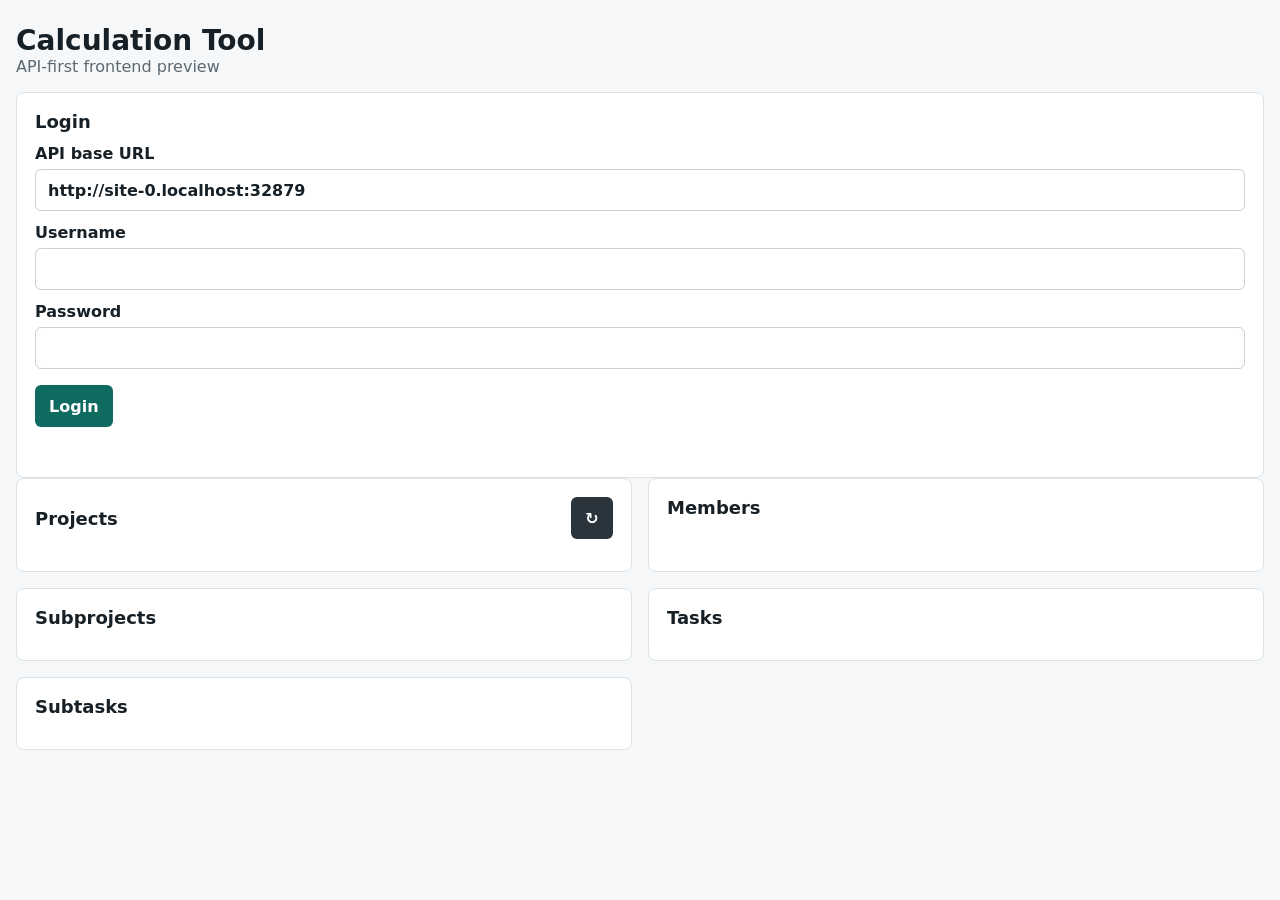
==== frontend/index.html @ 3f3481d6 "Migrate Thymeleaf flows to API and vanilla frontend" ====
<!doctype html>
<html lang="en">
<head>
    <meta charset="utf-8">
    <meta name="viewport" content="width=device-width, initial-scale=1">
    <title>Alpha Solution Calculation Tool</title>
    <link rel="stylesheet" href="css/app.css">
</head>
<body>
<main class="app-shell">
    <section class="topbar">
        <div>
            <h1>Calculation Tool</h1>
            <p>API-first frontend preview</p>
        </div>
        <button id="logoutButton" class="secondary" type="button" hidden>Logout</button>
    </section>

    <section id="loginPanel" class="panel">
        <h2>Login</h2>
        <label>
            API base URL
            <input id="apiBaseUrl" type="url" value="http://localhost:8080">
        </label>
        <label>
            Username
            <input id="username" type="text" autocomplete="username">
        </label>
        <label>
            Password
            <input id="password" type="password" autocomplete="current-password">
        </label>
        <button id="loginButton" type="button">Login</button>
        <p id="loginMessage" class="message" role="status"></p>
    </section>

    <section id="workspace" class="workspace" hidden>
        <aside class="panel list-panel">
            <div class="panel-header">
                <h2>Projects</h2>
                <div class="toolbar">
                    <button id="createProjectButton" class="icon-button" type="button" title="Create project" hidden>+</button>
                    <button id="refreshProjectsButton" class="icon-button secondary" type="button" title="Refresh projects">↻</button>
                </div>
            </div>
            <div id="projectsList" class="list"></div>
        </aside>

        <section class="panel members-panel">
            <div class="panel-header">
                <h2 id="selectedMembersTitle">Members</h2>
                <button id="addMemberButton" class="icon-button" type="button" title="Add member" hidden>+</button>
            </div>
            <div id="membersList" class="list"></div>
        </section>

        <section class="panel detail-panel">
            <div class="panel-header">
                <h2 id="selectedProjectTitle">Subprojects</h2>
                <button id="createSubProjectButton" class="icon-button" type="button" title="Create subproject" hidden>+</button>
            </div>
            <div id="subProjectsList" class="list"></div>
        </section>

        <section class="panel detail-panel">
            <div class="panel-header">
                <h2 id="selectedSubProjectTitle">Tasks</h2>
                <button id="createTaskButton" class="icon-button" type="button" title="Create task" hidden>+</button>
            </div>
            <div id="tasksList" class="list"></div>
        </section>

        <section class="panel detail-panel">
            <div class="panel-header">
                <h2 id="selectedTaskTitle">Subtasks</h2>
                <button id="createSubTaskButton" class="icon-button" type="button" title="Create subtask" hidden>+</button>
            </div>
            <div id="subTasksList" class="list"></div>
        </section>
    </section>

    <p id="workspaceMessage" class="message" role="status"></p>
</main>

<dialog id="crudDialog">
    <form id="crudForm" method="dialog" class="dialog-panel">
        <div class="panel-header">
            <h2 id="dialogTitle">Edit</h2>
            <button id="closeDialogButton" class="icon-button secondary" type="button" title="Close">×</button>
        </div>
        <div id="dialogFields" class="form-grid"></div>
        <p id="dialogMessage" class="message" role="status"></p>
        <div class="dialog-actions">
            <button id="cancelDialogButton" class="secondary" type="button">Cancel</button>
            <button id="saveDialogButton" type="submit">Save</button>
        </div>
    </form>
</dialog>

<script type="module" src="js/app.js"></script>
</body>
</html>
---- frontend/css/app.css ----
:root {
    color-scheme: light;
    font-family: Inter, system-ui, -apple-system, BlinkMacSystemFont, "Segoe UI", sans-serif;
    background: #f5f7f8;
    color: #172026;
}

* {
    box-sizing: border-box;
}

body {
    margin: 0;
}

.app-shell {
    width: min(1440px, calc(100% - 32px));
    margin: 0 auto;
    padding: 24px 0;
}

.topbar,
.workspace {
    display: grid;
    gap: 16px;
}

.topbar {
    grid-template-columns: 1fr auto;
    align-items: center;
    margin-bottom: 16px;
}

h1,
h2,
p {
    margin: 0;
}

h1 {
    font-size: 28px;
    font-weight: 700;
}

h2 {
    font-size: 18px;
    font-weight: 700;
}

.topbar p,
.message,
.meta {
    color: #5d6972;
}

.panel {
    background: #ffffff;
    border: 1px solid #dce3e8;
    border-radius: 8px;
    padding: 18px;
}

.workspace {
    grid-template-columns: minmax(220px, 280px) minmax(220px, 260px) repeat(3, minmax(220px, 1fr));
}

.panel-header {
    display: flex;
    align-items: center;
    justify-content: space-between;
    gap: 12px;
    margin-bottom: 14px;
}

.toolbar,
.item-actions,
.dialog-actions {
    display: flex;
    align-items: center;
    gap: 8px;
}

label {
    display: grid;
    gap: 6px;
    margin-top: 12px;
    font-weight: 600;
}

input,
select,
textarea {
    height: 42px;
    border: 1px solid #c8d2d9;
    border-radius: 6px;
    padding: 0 12px;
    font: inherit;
    background: #ffffff;
    color: #172026;
}

textarea {
    height: auto;
    min-height: 86px;
    padding: 10px 12px;
    resize: vertical;
}

button {
    height: 42px;
    border: 0;
    border-radius: 6px;
    padding: 0 14px;
    background: #0f6b5f;
    color: #ffffff;
    font: inherit;
    font-weight: 700;
    cursor: pointer;
}

button:disabled,
input:disabled,
select:disabled,
textarea:disabled {
    cursor: not-allowed;
    opacity: 0.62;
}

button.secondary {
    background: #29343c;
}

.icon-button {
    width: 42px;
    padding: 0;
}

.small-button {
    height: 32px;
    padding: 0 10px;
    font-size: 13px;
    background: #edf3f2;
    color: #172026;
    border: 1px solid #c8d2d9;
}

.small-button.danger {
    background: #fff0ed;
    color: #9f2a18;
    border-color: #f0b8ad;
}

#loginButton {
    margin-top: 16px;
}

.message {
    min-height: 22px;
    margin-top: 10px;
}

.list {
    display: grid;
    gap: 10px;
}

.item {
    width: 100%;
    text-align: left;
    border: 1px solid #dce3e8;
    border-radius: 8px;
    padding: 12px;
    background: #ffffff;
    color: #172026;
    display: grid;
    grid-template-columns: minmax(0, 1fr) auto;
    gap: 12px;
    align-items: start;
}

.item:has(.selectable:hover),
.item.active {
    border-color: #0f6b5f;
    background: #eef8f6;
}

.item.muted {
    display: block;
    color: #5d6972;
    background: #f8fafb;
}

.item.loading {
    position: relative;
    padding-left: 38px;
}

.item.loading::before {
    content: "";
    position: absolute;
    left: 14px;
    top: 50%;
    width: 12px;
    height: 12px;
    margin-top: -6px;
    border: 2px solid #c8d2d9;
    border-top-color: #0f6b5f;
    border-radius: 50%;
    animation: spin 0.8s linear infinite;
}

.item-content {
    min-width: 0;
}

.item-content.selectable {
    cursor: pointer;
}

.item-content.selectable:focus-visible {
    outline: 2px solid #0f6b5f;
    outline-offset: 3px;
    border-radius: 4px;
}

.item-title {
    font-weight: 700;
    overflow-wrap: anywhere;
}

.meta {
    margin-top: 4px;
    font-size: 14px;
    overflow-wrap: anywhere;
}

#crudDialog {
    width: min(560px, calc(100% - 32px));
    border: 0;
    border-radius: 8px;
    padding: 0;
    box-shadow: 0 24px 70px rgba(23, 32, 38, 0.26);
}

#crudDialog::backdrop {
    background: rgba(23, 32, 38, 0.42);
}

.dialog-panel {
    padding: 18px;
}

.form-grid {
    display: grid;
    grid-template-columns: repeat(2, minmax(0, 1fr));
    gap: 4px 12px;
}

.form-grid label:has(textarea) {
    grid-column: 1 / -1;
}

.dialog-actions {
    justify-content: flex-end;
    margin-top: 16px;
}

@keyframes spin {
    to {
        transform: rotate(360deg);
    }
}

@media (max-width: 1280px) {
    .workspace {
        grid-template-columns: repeat(2, minmax(260px, 1fr));
    }
}

@media (max-width: 780px) {
    .topbar,
    .workspace {
        grid-template-columns: 1fr;
    }

    .form-grid {
        grid-template-columns: 1fr;
    }

    .item {
        grid-template-columns: 1fr;
    }

    .item-actions {
        justify-content: flex-start;
    }
}
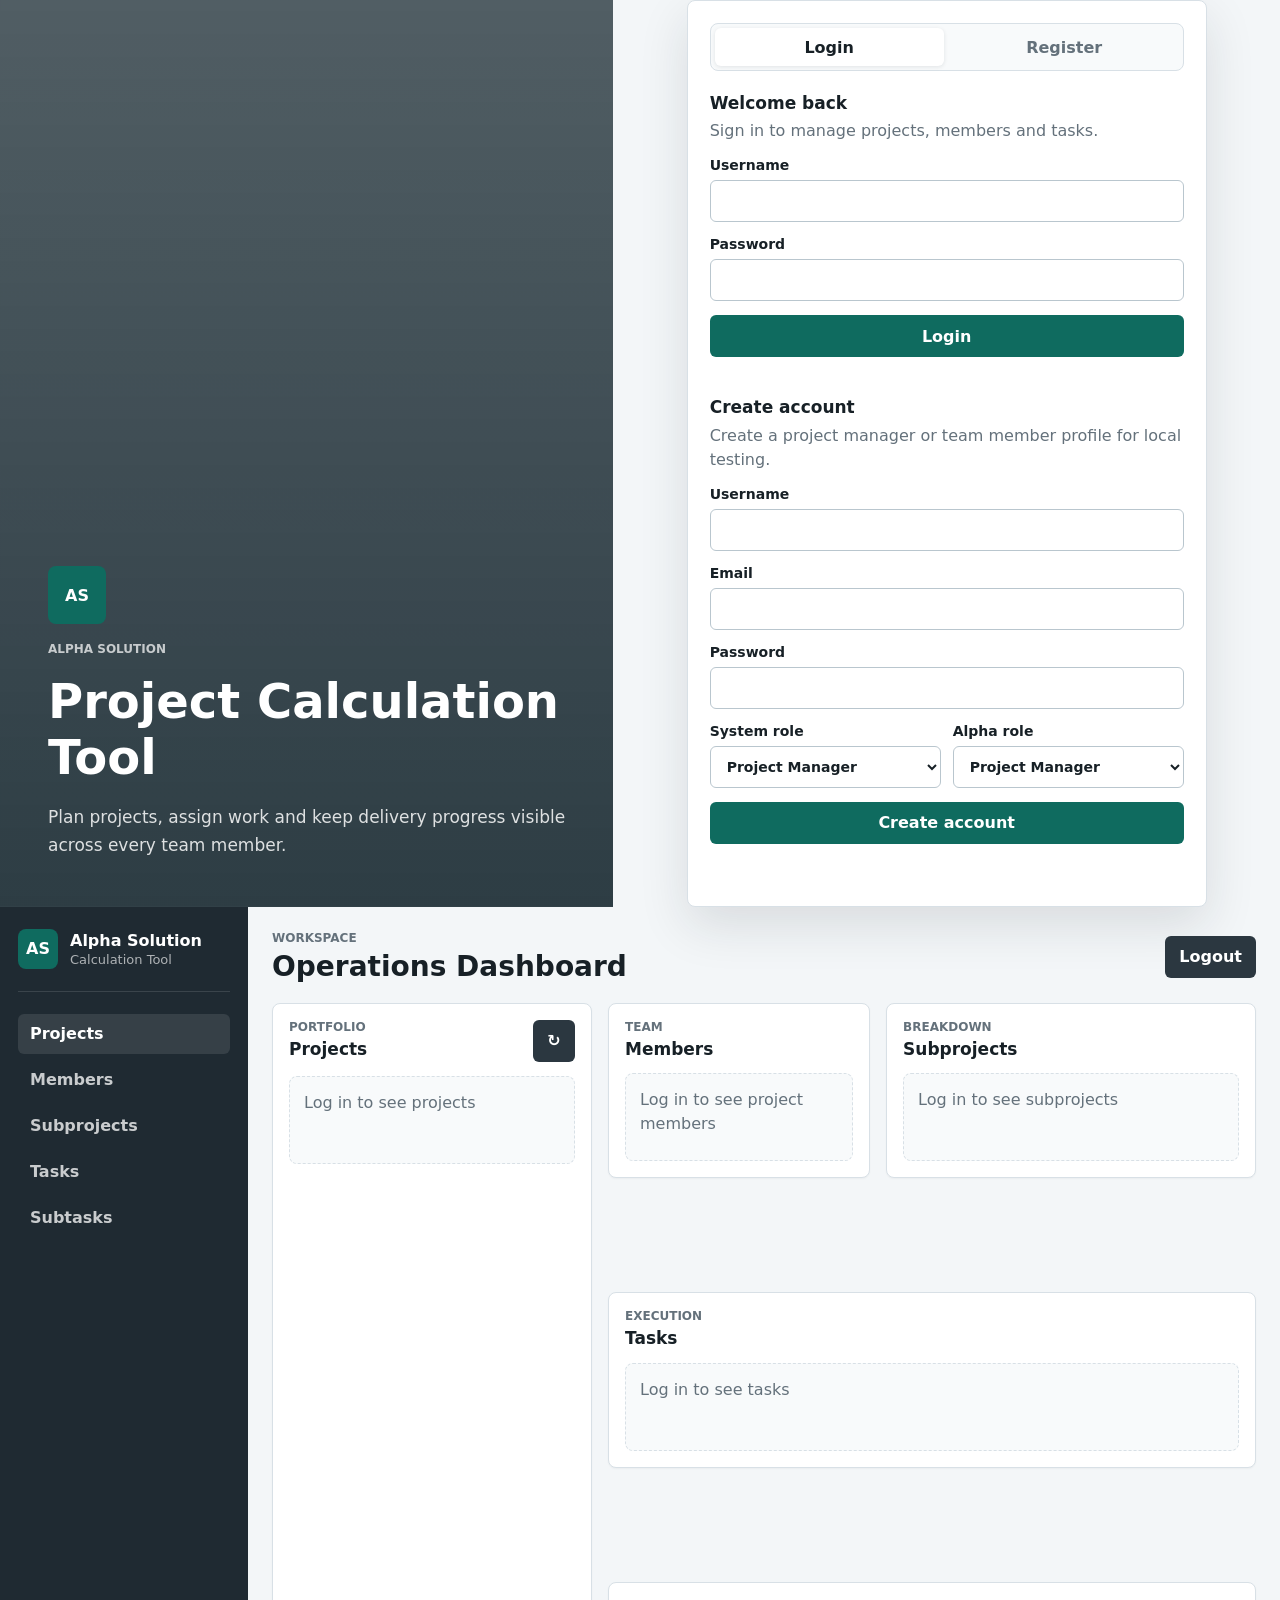
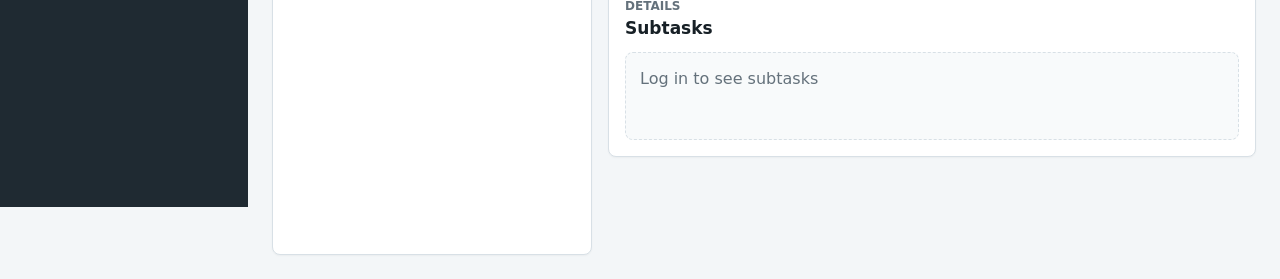
==== commit b59759e2: "Polish vanilla frontend shell" ====
--- a/frontend/index.html
+++ b/frontend/index.html
@@ -8,78 +8,174 @@
 </head>
 <body>
 <main class="app-shell">
-    <section class="topbar">
-        <div>
-            <h1>Calculation Tool</h1>
-            <p>API-first frontend preview</p>
+    <section id="loginPanel" class="auth-layout">
+        <div class="auth-hero" aria-label="Alpha Solution">
+            <div class="brand-mark">AS</div>
+            <p class="eyebrow">Alpha Solution</p>
+            <h1>Project Calculation Tool</h1>
+            <p class="hero-copy">Plan projects, assign work and keep delivery progress visible across every team member.</p>
         </div>
-        <button id="logoutButton" class="secondary" type="button" hidden>Logout</button>
-    </section>
 
-    <section id="loginPanel" class="panel">
-        <h2>Login</h2>
-        <label>
-            API base URL
-            <input id="apiBaseUrl" type="url" value="http://localhost:8080">
-        </label>
-        <label>
-            Username
-            <input id="username" type="text" autocomplete="username">
-        </label>
-        <label>
-            Password
-            <input id="password" type="password" autocomplete="current-password">
-        </label>
-        <button id="loginButton" type="button">Login</button>
-        <p id="loginMessage" class="message" role="status"></p>
-    </section>
+        <section class="auth-card" aria-label="Authentication">
+            <div class="auth-tabs" role="tablist" aria-label="Authentication mode">
+                <button id="showLoginButton" class="tab-button active" type="button">Login</button>
+                <button id="showRegisterButton" class="tab-button" type="button">Register</button>
+            </div>
 
-    <section id="workspace" class="workspace" hidden>
-        <aside class="panel list-panel">
-            <div class="panel-header">
-                <h2>Projects</h2>
-                <div class="toolbar">
-                    <button id="createProjectButton" class="icon-button" type="button" title="Create project" hidden>+</button>
-                    <button id="refreshProjectsButton" class="icon-button secondary" type="button" title="Refresh projects">↻</button>
+            <form id="loginForm" class="auth-form">
+                <div>
+                    <h2>Welcome back</h2>
+                    <p>Sign in to manage projects, members and tasks.</p>
                 </div>
-            </div>
-            <div id="projectsList" class="list"></div>
-        </aside>
+                <label>
+                    Username
+                    <input id="username" type="text" autocomplete="username" required>
+                </label>
+                <label>
+                    Password
+                    <input id="password" type="password" autocomplete="current-password" required>
+                </label>
+                <button id="loginButton" type="submit">Login</button>
+                <p id="loginMessage" class="message" role="status"></p>
+            </form>
 
-        <section class="panel members-panel">
-            <div class="panel-header">
-                <h2 id="selectedMembersTitle">Members</h2>
-                <button id="addMemberButton" class="icon-button" type="button" title="Add member" hidden>+</button>
-            </div>
-            <div id="membersList" class="list"></div>
-        </section>
-
-        <section class="panel detail-panel">
-            <div class="panel-header">
-                <h2 id="selectedProjectTitle">Subprojects</h2>
-                <button id="createSubProjectButton" class="icon-button" type="button" title="Create subproject" hidden>+</button>
-            </div>
-            <div id="subProjectsList" class="list"></div>
-        </section>
-
-        <section class="panel detail-panel">
-            <div class="panel-header">
-                <h2 id="selectedSubProjectTitle">Tasks</h2>
-                <button id="createTaskButton" class="icon-button" type="button" title="Create task" hidden>+</button>
-            </div>
-            <div id="tasksList" class="list"></div>
-        </section>
-
-        <section class="panel detail-panel">
-            <div class="panel-header">
-                <h2 id="selectedTaskTitle">Subtasks</h2>
-                <button id="createSubTaskButton" class="icon-button" type="button" title="Create subtask" hidden>+</button>
-            </div>
-            <div id="subTasksList" class="list"></div>
+            <form id="registerForm" class="auth-form" hidden>
+                <div>
+                    <h2>Create account</h2>
+                    <p>Create a project manager or team member profile for local testing.</p>
+                </div>
+                <label>
+                    Username
+                    <input id="registerUsername" type="text" autocomplete="username" required>
+                </label>
+                <label>
+                    Email
+                    <input id="registerEmail" type="email" autocomplete="email" required>
+                </label>
+                <label>
+                    Password
+                    <input id="registerPassword" type="password" autocomplete="new-password" required>
+                </label>
+                <div class="form-row">
+                    <label>
+                        System role
+                        <select id="registerRole" required>
+                            <option value="PROJECT_MANAGER">Project Manager</option>
+                            <option value="TEAM_MEMBER">Team Member</option>
+                        </select>
+                    </label>
+                    <label>
+                        Alpha role
+                        <select id="registerAlphaRole" required>
+                            <option value="ProjectManager">Project Manager</option>
+                            <option value="Developer">Developer</option>
+                            <option value="FrontendDeveloper">Frontend Developer</option>
+                            <option value="BackendDeveloper">Backend Developer</option>
+                            <option value="FullstackDeveloper">Fullstack Developer</option>
+                            <option value="Tester">Tester</option>
+                            <option value="UXDesigner">UX Designer</option>
+                            <option value="UIDesigner">UI Designer</option>
+                            <option value="SolutionArchitect">Solution Architect</option>
+                            <option value="DevOpsEngineer">DevOps Engineer</option>
+                        </select>
+                    </label>
+                </div>
+                <button id="registerButton" type="submit">Create account</button>
+                <p id="registerMessage" class="message" role="status"></p>
+            </form>
         </section>
     </section>
 
-    <p id="workspaceMessage" class="message" role="status"></p>
+    <section id="workspace" class="workspace-shell" hidden>
+        <aside class="sidebar">
+            <div class="brand-row">
+                <div class="brand-mark small">AS</div>
+                <div>
+                    <strong>Alpha Solution</strong>
+                    <span>Calculation Tool</span>
+                </div>
+            </div>
+            <nav class="nav-list" aria-label="Workspace navigation">
+                <a href="#projects" class="nav-link active">Projects</a>
+                <a href="#members" class="nav-link">Members</a>
+                <a href="#subprojects" class="nav-link">Subprojects</a>
+                <a href="#tasks" class="nav-link">Tasks</a>
+                <a href="#subtasks" class="nav-link">Subtasks</a>
+            </nav>
+        </aside>
+
+        <section class="workspace-main">
+            <header class="topbar">
+                <div>
+                    <p id="userKicker" class="eyebrow">Workspace</p>
+                    <h1>Operations Dashboard</h1>
+                </div>
+                <button id="logoutButton" class="secondary" type="button">Logout</button>
+            </header>
+
+            <div class="workspace-grid">
+                <aside id="projects" class="panel list-panel">
+                    <div class="panel-header">
+                        <div>
+                            <p class="section-kicker">Portfolio</p>
+                            <h2>Projects</h2>
+                        </div>
+                        <div class="toolbar">
+                            <button id="createProjectButton" class="icon-button" type="button" title="Create project" hidden>+</button>
+                            <button id="refreshProjectsButton" class="icon-button secondary" type="button" title="Refresh projects">↻</button>
+                        </div>
+                    </div>
+                    <div id="projectsList" class="list"></div>
+                </aside>
+
+                <section id="members" class="panel members-panel">
+                    <div class="panel-header">
+                        <div>
+                            <p class="section-kicker">Team</p>
+                            <h2 id="selectedMembersTitle">Members</h2>
+                        </div>
+                        <button id="addMemberButton" class="icon-button" type="button" title="Add member" hidden>+</button>
+                    </div>
+                    <div id="membersList" class="list"></div>
+                </section>
+
+                <section id="subprojects" class="panel detail-panel">
+                    <div class="panel-header">
+                        <div>
+                            <p class="section-kicker">Breakdown</p>
+                            <h2 id="selectedProjectTitle">Subprojects</h2>
+                        </div>
+                        <button id="createSubProjectButton" class="icon-button" type="button" title="Create subproject" hidden>+</button>
+                    </div>
+                    <div id="subProjectsList" class="list"></div>
+                </section>
+
+                <section id="tasks" class="panel detail-panel">
+                    <div class="panel-header">
+                        <div>
+                            <p class="section-kicker">Execution</p>
+                            <h2 id="selectedSubProjectTitle">Tasks</h2>
+                        </div>
+                        <button id="createTaskButton" class="icon-button" type="button" title="Create task" hidden>+</button>
+                    </div>
+                    <div id="tasksList" class="list"></div>
+                </section>
+
+                <section id="subtasks" class="panel detail-panel">
+                    <div class="panel-header">
+                        <div>
+                            <p class="section-kicker">Details</p>
+                            <h2 id="selectedTaskTitle">Subtasks</h2>
+                        </div>
+                        <button id="createSubTaskButton" class="icon-button" type="button" title="Create subtask" hidden>+</button>
+                    </div>
+                    <div id="subTasksList" class="list"></div>
+                </section>
+            </div>
+
+            <p id="workspaceMessage" class="toast-message" role="status"></p>
+        </section>
+    </section>
 </main>
 
 <dialog id="crudDialog">
--- a/frontend/css/app.css
+++ b/frontend/css/app.css
@@ -1,34 +1,36 @@
 :root {
     color-scheme: light;
     font-family: Inter, system-ui, -apple-system, BlinkMacSystemFont, "Segoe UI", sans-serif;
-    background: #f5f7f8;
+    background: #f3f6f8;
     color: #172026;
+    --bg: #f3f6f8;
+    --surface: #ffffff;
+    --surface-soft: #f8fafb;
+    --border: #d8e0e6;
+    --border-strong: #b9c6ce;
+    --text: #172026;
+    --muted: #64717b;
+    --primary: #0f6b5f;
+    --primary-dark: #0a4f47;
+    --primary-soft: #e8f5f2;
+    --nav: #1f2a32;
+    --danger: #a43622;
+    --danger-soft: #fff0ed;
+    --shadow: 0 18px 50px rgba(23, 32, 38, 0.12);
 }
 
 * {
     box-sizing: border-box;
 }
 
+html {
+    min-height: 100%;
+    background: var(--bg);
+}
+
 body {
+    min-height: 100vh;
     margin: 0;
-}
-
-.app-shell {
-    width: min(1440px, calc(100% - 32px));
-    margin: 0 auto;
-    padding: 24px 0;
-}
-
-.topbar,
-.workspace {
-    display: grid;
-    gap: 16px;
-}
-
-.topbar {
-    grid-template-columns: 1fr auto;
-    align-items: center;
-    margin-bottom: 16px;
 }
 
 h1,
@@ -39,37 +41,258 @@
 
 h1 {
     font-size: 28px;
+    line-height: 1.15;
+    font-weight: 760;
+}
+
+h2 {
+    font-size: 17px;
+    line-height: 1.2;
+    font-weight: 760;
+}
+
+.app-shell {
+    min-height: 100vh;
+}
+
+.auth-layout {
+    min-height: 100vh;
+    display: grid;
+    grid-template-columns: minmax(360px, 0.92fr) minmax(420px, 1fr);
+    align-items: stretch;
+}
+
+.auth-hero {
+    display: flex;
+    flex-direction: column;
+    justify-content: flex-end;
+    gap: 18px;
+    padding: 48px;
+    color: #ffffff;
+    background:
+        linear-gradient(rgba(18, 35, 43, 0.72), rgba(18, 35, 43, 0.88)),
+        url("https://images.unsplash.com/photo-1552664730-d307ca884978?auto=format&fit=crop&w=1400&q=80");
+    background-size: cover;
+    background-position: center;
+}
+
+.auth-hero h1 {
+    max-width: 560px;
+    font-size: 48px;
+}
+
+.hero-copy {
+    max-width: 560px;
+    color: rgba(255, 255, 255, 0.84);
+    font-size: 17px;
+    line-height: 1.65;
+}
+
+.brand-mark {
+    width: 58px;
+    height: 58px;
+    display: grid;
+    place-items: center;
+    border-radius: 8px;
+    background: var(--primary);
+    color: #ffffff;
+    font-weight: 800;
+    letter-spacing: 0;
+}
+
+.brand-mark.small {
+    width: 40px;
+    height: 40px;
+    flex: 0 0 auto;
+}
+
+.eyebrow,
+.section-kicker {
+    color: var(--muted);
+    font-size: 12px;
+    font-weight: 800;
+    letter-spacing: 0;
+    text-transform: uppercase;
+}
+
+.auth-hero .eyebrow {
+    color: rgba(255, 255, 255, 0.72);
+}
+
+.auth-card {
+    width: min(520px, calc(100% - 48px));
+    align-self: center;
+    justify-self: center;
+    background: var(--surface);
+    border: 1px solid var(--border);
+    border-radius: 8px;
+    box-shadow: var(--shadow);
+    padding: 22px;
+}
+
+.auth-tabs {
+    display: grid;
+    grid-template-columns: repeat(2, 1fr);
+    gap: 6px;
+    padding: 4px;
+    margin-bottom: 22px;
+    background: var(--surface-soft);
+    border: 1px solid var(--border);
+    border-radius: 8px;
+}
+
+.tab-button {
+    height: 38px;
+    background: transparent;
+    color: var(--muted);
+    border: 0;
+}
+
+.tab-button.active {
+    background: var(--surface);
+    color: var(--text);
+    box-shadow: 0 1px 4px rgba(23, 32, 38, 0.1);
+}
+
+.auth-form {
+    display: grid;
+    gap: 14px;
+}
+
+.auth-form p {
+    margin-top: 6px;
+    color: var(--muted);
+    line-height: 1.5;
+}
+
+.form-row {
+    display: grid;
+    grid-template-columns: repeat(2, minmax(0, 1fr));
+    gap: 12px;
+}
+
+.workspace-shell {
+    min-height: 100vh;
+    display: grid;
+    grid-template-columns: 248px minmax(0, 1fr);
+}
+
+.sidebar {
+    position: sticky;
+    top: 0;
+    height: 100vh;
+    padding: 22px 18px;
+    background: var(--nav);
+    color: #ffffff;
+}
+
+.brand-row {
+    display: flex;
+    align-items: center;
+    gap: 12px;
+    padding-bottom: 22px;
+    border-bottom: 1px solid rgba(255, 255, 255, 0.12);
+}
+
+.brand-row span {
+    display: block;
+    margin-top: 2px;
+    color: rgba(255, 255, 255, 0.64);
+    font-size: 13px;
+}
+
+.nav-list {
+    display: grid;
+    gap: 6px;
+    margin-top: 22px;
+}
+
+.nav-link {
+    display: block;
+    min-height: 40px;
+    padding: 10px 12px;
+    color: rgba(255, 255, 255, 0.76);
+    text-decoration: none;
+    border-radius: 6px;
     font-weight: 700;
 }
 
-h2 {
-    font-size: 18px;
-    font-weight: 700;
-}
-
-.topbar p,
-.message,
-.meta {
-    color: #5d6972;
-}
-
-.panel {
-    background: #ffffff;
-    border: 1px solid #dce3e8;
-    border-radius: 8px;
-    padding: 18px;
-}
-
-.workspace {
-    grid-template-columns: minmax(220px, 280px) minmax(220px, 260px) repeat(3, minmax(220px, 1fr));
-}
-
-.panel-header {
+.nav-link.active,
+.nav-link:hover {
+    background: rgba(255, 255, 255, 0.1);
+    color: #ffffff;
+}
+
+.workspace-main {
+    min-width: 0;
+    padding: 24px;
+}
+
+.topbar {
     display: flex;
     align-items: center;
     justify-content: space-between;
+    gap: 20px;
+    margin-bottom: 20px;
+}
+
+.topbar .eyebrow {
+    margin-bottom: 6px;
+}
+
+.workspace-grid {
+    display: grid;
+    grid-template-columns: minmax(260px, 320px) minmax(260px, 0.85fr) minmax(320px, 1.2fr);
+    grid-template-areas:
+        "projects members subprojects"
+        "projects tasks tasks"
+        "projects subtasks subtasks";
+    gap: 16px;
+    align-items: start;
+}
+
+#projects {
+    grid-area: projects;
+}
+
+#members {
+    grid-area: members;
+}
+
+#subprojects {
+    grid-area: subprojects;
+}
+
+#tasks {
+    grid-area: tasks;
+}
+
+#subtasks {
+    grid-area: subtasks;
+}
+
+.panel {
+    background: var(--surface);
+    border: 1px solid var(--border);
+    border-radius: 8px;
+    padding: 16px;
+    box-shadow: 0 1px 2px rgba(23, 32, 38, 0.04);
+}
+
+.list-panel {
+    min-height: calc(100vh - 48px);
+}
+
+.panel-header {
+    display: flex;
+    align-items: flex-start;
+    justify-content: space-between;
     gap: 12px;
     margin-bottom: 14px;
+}
+
+.section-kicker {
+    margin-bottom: 5px;
 }
 
 .toolbar,
@@ -82,26 +305,34 @@
 
 label {
     display: grid;
-    gap: 6px;
-    margin-top: 12px;
-    font-weight: 600;
+    gap: 7px;
+    font-size: 14px;
+    font-weight: 760;
 }
 
 input,
 select,
 textarea {
+    width: 100%;
     height: 42px;
-    border: 1px solid #c8d2d9;
+    border: 1px solid var(--border-strong);
     border-radius: 6px;
     padding: 0 12px;
     font: inherit;
     background: #ffffff;
-    color: #172026;
+    color: var(--text);
+}
+
+input:focus,
+select:focus,
+textarea:focus {
+    outline: 3px solid rgba(15, 107, 95, 0.18);
+    border-color: var(--primary);
 }
 
 textarea {
     height: auto;
-    min-height: 86px;
+    min-height: 92px;
     padding: 10px 12px;
     resize: vertical;
 }
@@ -111,11 +342,15 @@
     border: 0;
     border-radius: 6px;
     padding: 0 14px;
-    background: #0f6b5f;
+    background: var(--primary);
     color: #ffffff;
     font: inherit;
-    font-weight: 700;
+    font-weight: 800;
     cursor: pointer;
+}
+
+button:hover {
+    background: var(--primary-dark);
 }
 
 button:disabled,
@@ -127,12 +362,13 @@
 }
 
 button.secondary {
-    background: #29343c;
+    background: #2b3740;
 }
 
 .icon-button {
     width: 42px;
     padding: 0;
+    flex: 0 0 auto;
 }
 
 .small-button {
@@ -140,23 +376,46 @@
     padding: 0 10px;
     font-size: 13px;
     background: #edf3f2;
-    color: #172026;
-    border: 1px solid #c8d2d9;
+    color: var(--text);
+    border: 1px solid var(--border);
+}
+
+.small-button:hover {
+    background: #dfece9;
 }
 
 .small-button.danger {
-    background: #fff0ed;
-    color: #9f2a18;
-    border-color: #f0b8ad;
-}
-
-#loginButton {
-    margin-top: 16px;
+    background: var(--danger-soft);
+    color: var(--danger);
+    border-color: #efb8ad;
 }
 
 .message {
-    min-height: 22px;
-    margin-top: 10px;
+    min-height: 20px;
+    color: var(--muted);
+    font-size: 14px;
+}
+
+.toast-message {
+    position: fixed;
+    right: 24px;
+    bottom: 24px;
+    min-height: 0;
+    max-width: min(420px, calc(100% - 48px));
+    padding: 12px 14px;
+    color: #ffffff;
+    background: rgba(31, 42, 50, 0.94);
+    border-radius: 8px;
+    box-shadow: var(--shadow);
+    opacity: 0;
+    transform: translateY(8px);
+    pointer-events: none;
+    transition: opacity 0.18s ease, transform 0.18s ease;
+}
+
+.toast-message:not(:empty) {
+    opacity: 1;
+    transform: translateY(0);
 }
 
 .list {
@@ -167,11 +426,11 @@
 .item {
     width: 100%;
     text-align: left;
-    border: 1px solid #dce3e8;
+    border: 1px solid var(--border);
     border-radius: 8px;
     padding: 12px;
-    background: #ffffff;
-    color: #172026;
+    background: var(--surface);
+    color: var(--text);
     display: grid;
     grid-template-columns: minmax(0, 1fr) auto;
     gap: 12px;
@@ -180,31 +439,34 @@
 
 .item:has(.selectable:hover),
 .item.active {
-    border-color: #0f6b5f;
-    background: #eef8f6;
+    border-color: var(--primary);
+    background: var(--primary-soft);
 }
 
 .item.muted {
     display: block;
-    color: #5d6972;
-    background: #f8fafb;
+    min-height: 88px;
+    padding: 14px;
+    color: var(--muted);
+    background: var(--surface-soft);
+    border-style: dashed;
+    line-height: 1.45;
 }
 
 .item.loading {
     position: relative;
-    padding-left: 38px;
+    padding-left: 40px;
 }
 
 .item.loading::before {
     content: "";
     position: absolute;
     left: 14px;
-    top: 50%;
+    top: 22px;
     width: 12px;
     height: 12px;
-    margin-top: -6px;
-    border: 2px solid #c8d2d9;
-    border-top-color: #0f6b5f;
+    border: 2px solid var(--border);
+    border-top-color: var(--primary);
     border-radius: 50%;
     animation: spin 0.8s linear infinite;
 }
@@ -218,19 +480,21 @@
 }
 
 .item-content.selectable:focus-visible {
-    outline: 2px solid #0f6b5f;
+    outline: 3px solid rgba(15, 107, 95, 0.22);
     outline-offset: 3px;
     border-radius: 4px;
 }
 
 .item-title {
-    font-weight: 700;
+    font-weight: 800;
     overflow-wrap: anywhere;
 }
 
 .meta {
-    margin-top: 4px;
-    font-size: 14px;
+    margin-top: 5px;
+    color: var(--muted);
+    font-size: 13px;
+    line-height: 1.35;
     overflow-wrap: anywhere;
 }
 
@@ -253,7 +517,7 @@
 .form-grid {
     display: grid;
     grid-template-columns: repeat(2, minmax(0, 1fr));
-    gap: 4px 12px;
+    gap: 12px;
 }
 
 .form-grid label:has(textarea) {
@@ -271,27 +535,90 @@
     }
 }
 
-@media (max-width: 1280px) {
-    .workspace {
-        grid-template-columns: repeat(2, minmax(260px, 1fr));
-    }
-}
-
-@media (max-width: 780px) {
+@media (max-width: 1180px) {
+    .auth-layout {
+        grid-template-columns: 1fr;
+    }
+
+    .auth-hero {
+        min-height: 360px;
+    }
+
+    .auth-card {
+        margin: 32px 0;
+    }
+
+    .workspace-shell {
+        grid-template-columns: 1fr;
+    }
+
+    .sidebar {
+        position: static;
+        height: auto;
+    }
+
+    .nav-list {
+        grid-template-columns: repeat(5, minmax(0, 1fr));
+    }
+
+    .workspace-grid {
+        grid-template-columns: repeat(2, minmax(0, 1fr));
+        grid-template-areas:
+            "projects members"
+            "subprojects tasks"
+            "subtasks subtasks";
+    }
+
+    .list-panel {
+        min-height: 0;
+    }
+}
+
+@media (max-width: 760px) {
+    .auth-hero {
+        min-height: 320px;
+        padding: 28px;
+    }
+
+    .auth-hero h1 {
+        font-size: 34px;
+    }
+
+    .auth-card {
+        width: calc(100% - 24px);
+    }
+
+    .form-row,
+    .workspace-grid,
     .topbar,
-    .workspace {
-        grid-template-columns: 1fr;
-    }
-
+    .item,
     .form-grid {
         grid-template-columns: 1fr;
     }
 
-    .item {
-        grid-template-columns: 1fr;
+    .workspace-main {
+        padding: 14px;
+    }
+
+    .topbar {
+        display: grid;
+    }
+
+    .workspace-grid {
+        grid-template-areas:
+            "projects"
+            "members"
+            "subprojects"
+            "tasks"
+            "subtasks";
+    }
+
+    .nav-list {
+        grid-template-columns: repeat(2, minmax(0, 1fr));
     }
 
     .item-actions {
         justify-content: flex-start;
-    }
-}
+        flex-wrap: wrap;
+    }
+}
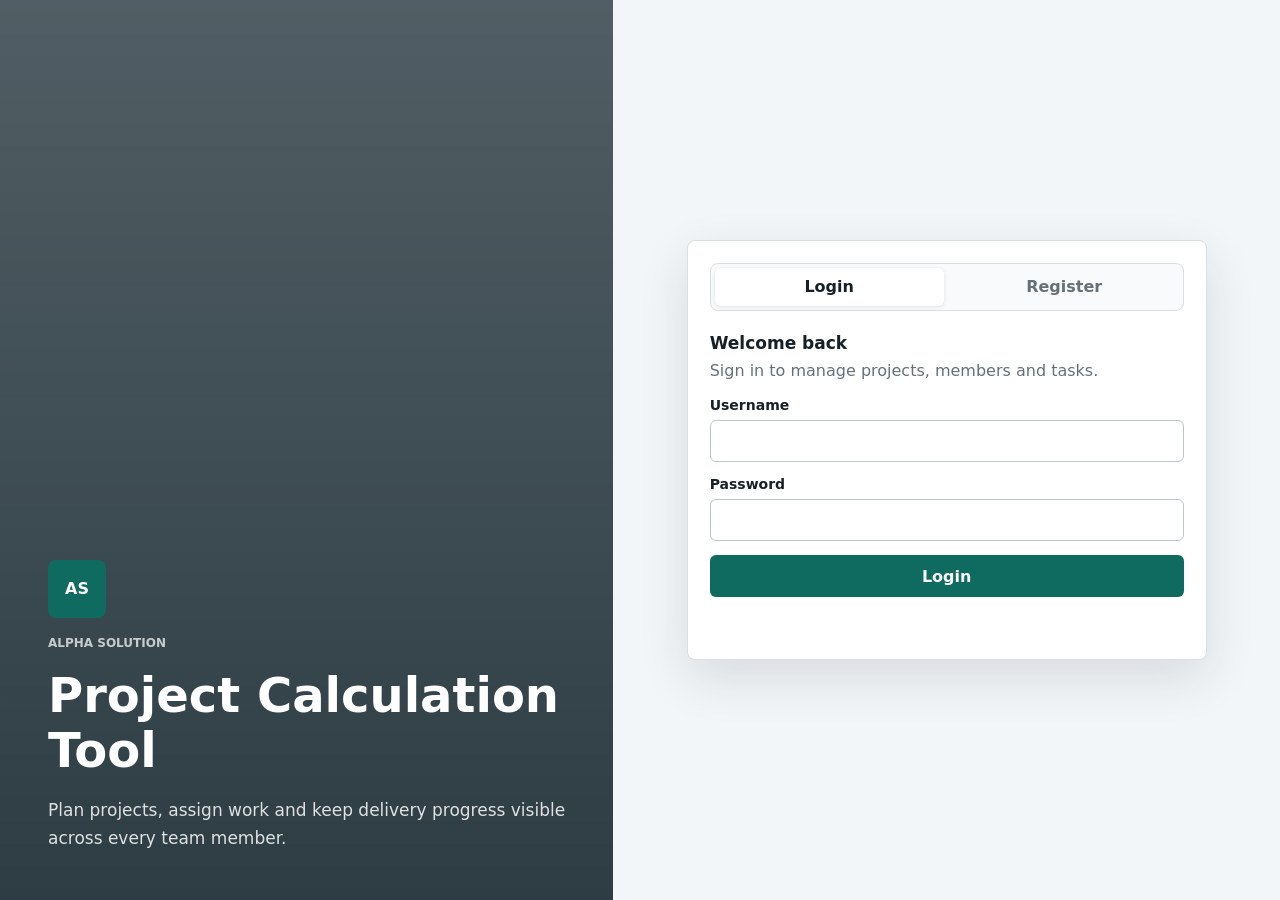
==== commit 26b69486: "Add sidebar workspace views" ====
--- a/frontend/index.html
+++ b/frontend/index.html
@@ -96,11 +96,11 @@
                 </div>
             </div>
             <nav class="nav-list" aria-label="Workspace navigation">
-                <a href="#projects" class="nav-link active">Projects</a>
-                <a href="#members" class="nav-link">Members</a>
-                <a href="#subprojects" class="nav-link">Subprojects</a>
-                <a href="#tasks" class="nav-link">Tasks</a>
-                <a href="#subtasks" class="nav-link">Subtasks</a>
+                <a href="#projects" class="nav-link active" data-view="projects">Projects</a>
+                <a href="#members" class="nav-link" data-view="members">Members</a>
+                <a href="#subprojects" class="nav-link" data-view="subprojects">Subprojects</a>
+                <a href="#tasks" class="nav-link" data-view="tasks">Tasks</a>
+                <a href="#subtasks" class="nav-link" data-view="subtasks">Subtasks</a>
             </nav>
         </aside>
 
@@ -108,13 +108,13 @@
             <header class="topbar">
                 <div>
                     <p id="userKicker" class="eyebrow">Workspace</p>
-                    <h1>Operations Dashboard</h1>
+                    <h1 id="workspaceTitle">Projects</h1>
                 </div>
                 <button id="logoutButton" class="secondary" type="button">Logout</button>
             </header>
 
             <div class="workspace-grid">
-                <aside id="projects" class="panel list-panel">
+                <aside id="projects" class="panel list-panel" data-view-panel="projects">
                     <div class="panel-header">
                         <div>
                             <p class="section-kicker">Portfolio</p>
@@ -128,7 +128,7 @@
                     <div id="projectsList" class="list"></div>
                 </aside>
 
-                <section id="members" class="panel members-panel">
+                <section id="members" class="panel members-panel" data-view-panel="members">
                     <div class="panel-header">
                         <div>
                             <p class="section-kicker">Team</p>
@@ -139,7 +139,7 @@
                     <div id="membersList" class="list"></div>
                 </section>
 
-                <section id="subprojects" class="panel detail-panel">
+                <section id="subprojects" class="panel detail-panel" data-view-panel="subprojects">
                     <div class="panel-header">
                         <div>
                             <p class="section-kicker">Breakdown</p>
@@ -150,7 +150,7 @@
                     <div id="subProjectsList" class="list"></div>
                 </section>
 
-                <section id="tasks" class="panel detail-panel">
+                <section id="tasks" class="panel detail-panel" data-view-panel="tasks">
                     <div class="panel-header">
                         <div>
                             <p class="section-kicker">Execution</p>
@@ -161,7 +161,7 @@
                     <div id="tasksList" class="list"></div>
                 </section>
 
-                <section id="subtasks" class="panel detail-panel">
+                <section id="subtasks" class="panel detail-panel" data-view-panel="subtasks">
                     <div class="panel-header">
                         <div>
                             <p class="section-kicker">Details</p>
--- a/frontend/css/app.css
+++ b/frontend/css/app.css
@@ -23,6 +23,10 @@
     box-sizing: border-box;
 }
 
+[hidden] {
+    display: none !important;
+}
+
 html {
     min-height: 100%;
     background: var(--bg);
@@ -242,33 +246,15 @@
 
 .workspace-grid {
     display: grid;
-    grid-template-columns: minmax(260px, 320px) minmax(260px, 0.85fr) minmax(320px, 1.2fr);
-    grid-template-areas:
-        "projects members subprojects"
-        "projects tasks tasks"
-        "projects subtasks subtasks";
+    grid-template-columns: minmax(0, 1fr);
+    grid-template-areas: "active";
     gap: 16px;
     align-items: start;
 }
 
-#projects {
-    grid-area: projects;
-}
-
-#members {
-    grid-area: members;
-}
-
-#subprojects {
-    grid-area: subprojects;
-}
-
-#tasks {
-    grid-area: tasks;
-}
-
-#subtasks {
-    grid-area: subtasks;
+.panel.is-active-view {
+    grid-area: active;
+    min-height: calc(100vh - 146px);
 }
 
 .panel {
@@ -280,7 +266,7 @@
 }
 
 .list-panel {
-    min-height: calc(100vh - 48px);
+    min-height: calc(100vh - 146px);
 }
 
 .panel-header {
@@ -394,6 +380,17 @@
     min-height: 20px;
     color: var(--muted);
     font-size: 14px;
+}
+
+.field-hint {
+    grid-column: 1 / -1;
+    padding: 10px 12px;
+    color: var(--primary-dark);
+    background: var(--primary-soft);
+    border: 1px solid #bfe1d8;
+    border-radius: 6px;
+    font-size: 13px;
+    font-weight: 760;
 }
 
 .toast-message {
@@ -561,16 +558,9 @@
         grid-template-columns: repeat(5, minmax(0, 1fr));
     }
 
-    .workspace-grid {
-        grid-template-columns: repeat(2, minmax(0, 1fr));
-        grid-template-areas:
-            "projects members"
-            "subprojects tasks"
-            "subtasks subtasks";
-    }
-
+    .panel.is-active-view,
     .list-panel {
-        min-height: 0;
+        min-height: calc(100vh - 214px);
     }
 }
 
@@ -604,15 +594,6 @@
         display: grid;
     }
 
-    .workspace-grid {
-        grid-template-areas:
-            "projects"
-            "members"
-            "subprojects"
-            "tasks"
-            "subtasks";
-    }
-
     .nav-list {
         grid-template-columns: repeat(2, minmax(0, 1fr));
     }
